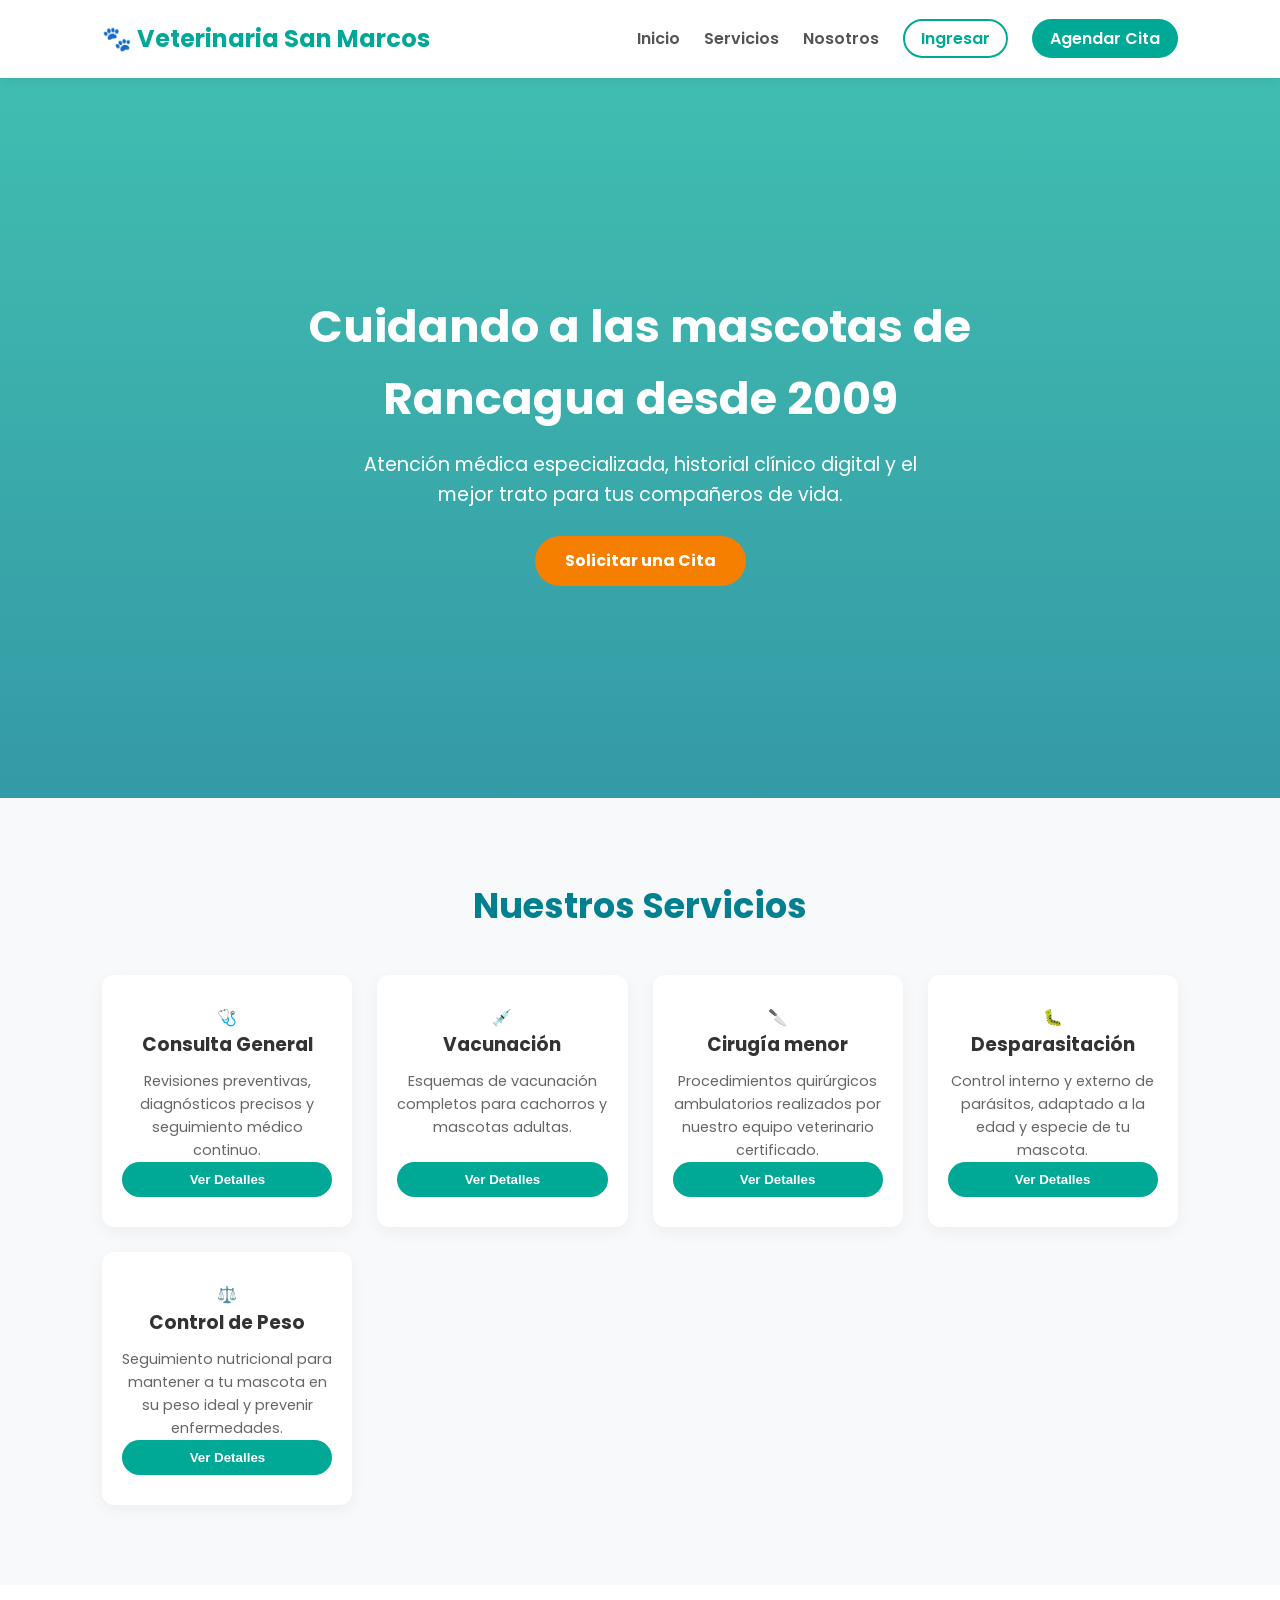
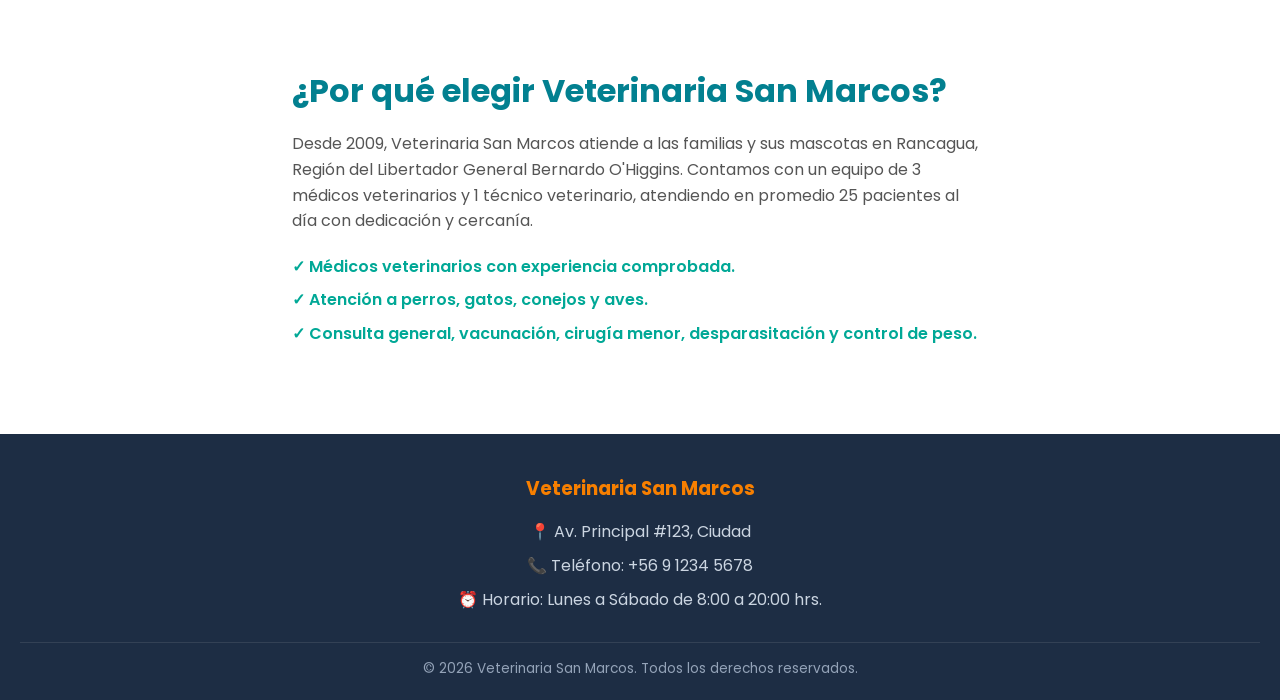
==== index.html @ 8a4d6309 "Se agrega html de agenda(faltante aun, en desarrollo) + se agregaron imagenes" ====
<!DOCTYPE html>
<html lang="es">
<head>
    <meta charset="UTF-8">
    <meta name="viewport" content="width=device-width, initial-scale=1.0">
    <title>Veterinaria San Marcos | Rancagua</title>
    <link rel="stylesheet" href="styles.css">
    <link href="https://fonts.googleapis.com/css2?family=Poppins:wght@300;400;600;700&display=swap" rel="stylesheet">
</head>
<body>

    <header class="header">
        <div class="logo">🐾 Veterinaria San Marcos</div>
        <nav class="nav">
            <a href="index.html#inicio">Inicio</a>
            <a href="index.html#servicios">Servicios</a>
            <a href="index.html#nosotros">Nosotros</a>
            <a href="login.html" class="btn-login">Ingresar</a>
            <a href="agendaCita.html" class="btn-nav">Agendar Cita</a>
        </nav>
    </header>

    <section id="inicio" class="hero">
        <div class="hero-content">
            <h1>Cuidando a las mascotas de Rancagua desde 2009</h1>
            <p>Atención médica especializada, historial clínico digital y el mejor trato para tus compañeros de vida.</p>
            <a href="agendaCita.html" class="btn-primary">Solicitar una Cita</a>
        </div>
    </section>

<section id="servicios" class="servicios">
    <h2>Nuestros Servicios</h2>
    <div class="servicios-grid">
        <div class="card">
            <div class="icon">🩺</div>
            <h3>Consulta General</h3>
            <p>Revisiones preventivas, diagnósticos precisos y seguimiento médico continuo.</p>
            <button class="btn-card" onclick="verDetalle(1)">Ver Detalles</button>
        </div>
        <div class="card">
            <div class="icon">💉</div>
            <h3>Vacunación</h3>
            <p>Esquemas de vacunación completos para cachorros y mascotas adultas.</p>
            <button class="btn-card" onclick="verDetalle(2)">Ver Detalles</button>
        </div>
        <div class="card">
            <div class="icon">🔪</div>
            <h3>Cirugía menor</h3>
            <p>Procedimientos quirúrgicos ambulatorios realizados por nuestro equipo veterinario certificado.</p>
            <button class="btn-card" onclick="verDetalle(3)">Ver Detalles</button>
        </div>
        <div class="card">
            <div class="icon">🐛</div>
            <h3>Desparasitación</h3>
            <p>Control interno y externo de parásitos, adaptado a la edad y especie de tu mascota.</p>
            <button class="btn-card" onclick="verDetalle(4)">Ver Detalles</button>
        </div>
        <div class="card">
            <div class="icon">⚖️</div>
            <h3>Control de Peso</h3>
            <p>Seguimiento nutricional para mantener a tu mascota en su peso ideal y prevenir enfermedades.</p>
            <button class="btn-card" onclick="verDetalle(5)">Ver Detalles</button>
        </div>
    </div>
</section>

    <section id="nosotros" class="nosotros">
        <div class="nosotros-texto">
            <h2>¿Por qué elegir Veterinaria San Marcos?</h2>
            <p>Desde 2009, Veterinaria San Marcos atiende a las familias y sus mascotas en Rancagua, Región del Libertador General Bernardo O'Higgins. Contamos con un equipo de 3 médicos veterinarios y 1 técnico veterinario, atendiendo en promedio 25 pacientes al día con dedicación y cercanía.</p>
            <ul>
                <li>✓ Médicos veterinarios con experiencia comprobada.</li>
                <li>✓ Atención a perros, gatos, conejos y aves.</li>
                <li>✓ Consulta general, vacunación, cirugía menor, desparasitación y control de peso.</li>
            </ul>
        </div>
    </section>

    <footer id="contacto" class="footer">
        <div class="footer-content">
            <h3>Veterinaria San Marcos</h3>
            <p>📍 Av. Principal #123, Ciudad</p>
            <p>📞 Teléfono: +56 9 1234 5678</p>
            <p>⏰ Horario: Lunes a Sábado de 8:00 a 20:00 hrs.</p>
        </div>
        <div class="footer-bottom">
            <p>&copy; 2026 Veterinaria San Marcos. Todos los derechos reservados.</p>
        </div>
    </footer>


    <script src="servicios.js"></script>
</body>
</html>
---- styles.css ----
/* ============================================================
   GLOBAL — Aplica a todas las páginas del sitio
   ============================================================ */
* {
    margin: 0;
    padding: 0;
    box-sizing: border-box;
}

body {
    font-family: 'Poppins', sans-serif;
    color: #333;
    line-height: 1.6;
}


/* ============================================================
   HEADER Y NAV — Compartido entre index.html y detalleServicio.html
   ============================================================ */
.header {
    display: flex;
    justify-content: space-between;
    align-items: center;
    padding: 20px 8%;
    background-color: #ffffff;
    box-shadow: 0 2px 10px rgba(0,0,0,0.08);
    position: sticky;
    top: 0;
    z-index: 100;
}

.logo {
    font-size: 1.5rem;
    font-weight: 700;
    color: #00a896;
}

.nav a {
    margin-left: 20px;
    text-decoration: none;
    color: #555;
    font-weight: 600;
    transition: color 0.3s;
}

.nav a:hover {
    color: #00a896;
}

.btn-nav {
    background-color: #00a896;
    color: #fff !important;
    padding: 8px 18px;
    border-radius: 20px;
    transition: background 0.3s !important;
}

.btn-nav:hover {
    background-color: #028090;
}

.btn-login {
    border: 2px solid #00a896;
    color: #00a896 !important;
    padding: 6px 16px;
    border-radius: 20px;
    transition: background 0.3s, color 0.3s;
}

.btn-login:hover {
    background-color: #00a896;
    color: #fff !important;
}


/* ============================================================
   FOOTER — Compartido entre index.html y detalleServicio.html
   ============================================================ */
.footer {
    background-color: #1d2d44;
    color: white;
    text-align: center;
    padding: 40px 20px 20px;
}

.footer-content h3 {
    color: #f77f00;
    margin-bottom: 15px;
}

.footer-content p {
    margin-bottom: 8px;
    color: #cbd5e1;
}

.footer-bottom {
    margin-top: 30px;
    border-top: 1px solid #334155;
    padding-top: 15px;
    font-size: 0.85rem;
    color: #94a3b8;
}


/* ============================================================
   INDEX.HTML — Sección Hero
   ============================================================ */
.hero {
    background: linear-gradient(rgba(0, 168, 150, 0.75), rgba(2, 128, 144, 0.8)), 
                url('https://images.unsplash.com/photo-1576201836106-db1758fd1c97?q=80&w=1200') center/cover no-repeat;
    height: 80vh;
    display: flex;
    justify-content: center;
    align-items: center;
    text-align: center;
    color: white;
    padding: 0 20px;
}

.hero-content h1 {
    font-size: 2.8rem;
    margin-bottom: 15px;
    max-width: 800px;
}

.hero-content p {
    font-size: 1.2rem;
    margin-bottom: 25px;
    max-width: 600px;
    margin-left: auto;
    margin-right: auto;
}

.btn-primary {
    display: inline-block;
    background-color: #f77f00;
    color: white;
    padding: 12px 30px;
    text-decoration: none;
    font-weight: bold;
    border-radius: 25px;
    transition: transform 0.2s, background 0.3s;
}

.btn-primary:hover {
    background-color: #e85d04;
    transform: translateY(-3px);
}


/* ============================================================
   INDEX.HTML — Sección Servicios
   ============================================================ */
.servicios {
    padding: 80px 8%;
    text-align: center;
    background-color: #f8f9fa;
}

.servicios h2 {
    font-size: 2.2rem;
    color: #028090;
    margin-bottom: 40px;
}

.servicios-grid {
    display: grid;
    grid-template-columns: repeat(auto-fit, minmax(230px, 1fr));
    gap: 25px;
}

.card {
    background: white;
    padding: 30px 20px;
    border-radius: 12px;
    box-shadow: 0 5px 15px rgba(0,0,0,0.05);
    transition: transform 0.3s;
    display: flex;
    flex-direction: column;
    height: 100%;
}

.card:hover {
    transform: translateY(-8px);
}

.card h3 {
    margin-bottom: 10px;
    color: #333;
}

.card p {
    font-size: 0.9rem;
    color: #666;
}

.btn-card {
    display: inline-block;
    background-color: #00a896;
    color: #fff;
    border: none;
    padding: 10px 24px;
    border-radius: 20px;
    font-weight: 600;
    cursor: pointer;
    transition: background 0.3s, transform 0.2s;
    margin-top: auto;
}

.btn-card:hover {
    background-color: #028090;
    transform: translateY(-2px);
}


/* ============================================================
   INDEX.HTML — Sección Nosotros
   ============================================================ */
.nosotros {
    padding: 80px 8%;
    background-color: #ffffff;
    max-width: 900px;
    margin: 0 auto;
}

.nosotros h2 {
    font-size: 2rem;
    color: #028090;
    margin-bottom: 15px;
}

.nosotros p {
    color: #555;
    margin-bottom: 20px;
}

.nosotros ul {
    list-style: none;
}

.nosotros li {
    font-weight: 600;
    color: #00a896;
    margin-bottom: 8px;
}


/* ============================================================
   DETALLESERVICIO.HTML — Página de detalle de un servicio
   ============================================================ */
.detalle-servicio {
    padding: 80px 8%;
    min-height: 60vh;
    display: flex;
    justify-content: center;
    align-items: center;
    background-color: #f8f9fa;
}

.tarjeta-detalle-servicio {
    display: flex;
    align-items: center;
    gap: 40px;
    background: white;
    max-width: 700px;
    padding: 40px 40px 40px 90px;
    border-radius: 12px;
    box-shadow: 0 5px 15px rgba(0,0,0,0.05);
    text-align: left;
}

.imagen-detalle {
    width: 280px;
    height: 320px;
    object-fit: cover;
    border-radius: 16px;
    box-shadow: 0 15px 30px rgba(0,0,0,0.2);
    margin-left: -130px;
    margin-top: -20px;
    margin-bottom: -20px;
    flex-shrink: 0;
}

.info-detalle-servicio {
    flex: 1;
}

.info-detalle-servicio h1 {
    color: #028090;
    margin-bottom: 15px;
    text-align: center;
}

.tarjeta-detalle-servicio p {
    color: #555;
    margin-bottom: 25px;
}


/* ============================================================
   LOGIN.HTML — Formulario de inicio de sesión
   ============================================================ */
.login-page {
    min-height: 100vh;
    display: flex;
    justify-content: center;
    align-items: center;
    padding: 20px;
    background: linear-gradient(135deg, #e8f8f5, #f8f9fa);
}

.login-card {
    width: min(100%, 420px);
    padding: 40px;
    background: #fff;
    border-radius: 16px;
    box-shadow: 0 8px 30px rgba(0, 0, 0, 0.1);
}

.login-logo {
    display: block;
    margin-bottom: 25px;
    color: #00a896;
    font-size: 1.25rem;
    font-weight: 700;
    text-align: center;
    text-decoration: none;
}

.login-card h1 {
    color: #028090;
    text-align: center;
}

.login-intro {
    margin: 8px 0 25px;
    color: #666;
    text-align: center;
}

.login-card label {
    display: block;
    margin: 15px 0 6px;
    color: #333;
    font-weight: 600;
}

.login-card input {
    width: 100%;
    padding: 11px 12px;
    border: 1px solid #cbd5e1;
    border-radius: 6px;
    font: inherit;
}

.login-card input:focus {
    outline: 2px solid #00a896;
    border-color: transparent;
}

.login-submit {
    width: 100%;
    margin-top: 25px;
    border: 0;
    cursor: pointer;
}

.login-message {
    min-height: 24px;
    margin-top: 15px;
    text-align: center;
    font-weight: 600;
}

.login-message.error {
    color: #c0392b;
}

.login-message.success {
    color: #008f7a;
}

.back-link {
    display: block;
    margin-top: 20px;
    color: #028090;
    text-align: center;
    text-decoration: none;
}

.back-link:hover {
    text-decoration: underline;
}


/* ============================================================
   ADMIN.HTML Y CLIENTE.HTML — Pantalla de bienvenida por rol
   ============================================================ */
.role-page {
    min-height: 100vh;
    display: flex;
    justify-content: center;
    align-items: center;
    padding: 20px;
    background: linear-gradient(135deg, #e8f8f5, #f8f9fa);
}

.role-card {
    width: min(100%, 560px);
    padding: 50px 40px;
    background: #fff;
    border-radius: 16px;
    box-shadow: 0 8px 30px rgba(0, 0, 0, 0.1);
    text-align: center;
}

.role-icon {
    margin-bottom: 15px;
    font-size: 3rem;
}

.role-card h1 {
    margin-bottom: 12px;
    color: #028090;
}

.role-card p {
    margin-bottom: 25px;
    color: #666;
}


/* ============================================================
   RESPONSIVE / MEDIA QUERIES
   ============================================================ */

/* Header y Nav en móvil — afecta index.html y detalleServicio.html */
@media (max-width: 700px) {
    .header {
        flex-direction: column;
        gap: 15px;
    }

    .nav a {
        margin: 0 5px;
    }
}

/* Tarjeta de detalle en móvil — afecta detalleServicio.html.
   Necesario: sin esto, los márgenes negativos de la imagen
   se ven rotos en pantallas angostas. */
@media (max-width: 600px) {
    .tarjeta-detalle-servicio {
        flex-direction: column;
        text-align: center;
        padding: 30px 20px;
    }

    .imagen-detalle {
        width: 100%;
        height: 220px;
        margin-left: 0;
        margin-top: 0;
        margin-bottom: 20px;
    }
}

/* ============================================================
   CITA.HTML — Formulario de agendamiento
   ============================================================ */
.cita-page {
    min-height: 100vh;
    padding: 40px 20px;
    background: linear-gradient(135deg, #e8f8f5, #f8f9fa);
}

.cita-container {
    max-width: 700px;
    margin: 0 auto;
}

.cita-card {
    padding: 40px;
    background: #fff;
    border-radius: 16px;
    box-shadow: 0 8px 30px rgba(0, 0, 0, 0.1);
    margin-bottom: 30px;
}

.cita-card h1 {
    color: #028090;
    text-align: center;
    margin-bottom: 8px;
}

.cita-intro {
    text-align: center;
    color: #666;
    margin-bottom: 25px;
}

.cita-card label {
    display: block;
    margin: 15px 0 6px;
    font-weight: 600;
    color: #333;
}

.cita-card input,
.cita-card select,
.cita-card textarea {
    width: 100%;
    padding: 11px 12px;
    border: 1px solid #cbd5e1;
    border-radius: 6px;
    font: inherit;
}

.cita-card textarea {
    resize: vertical;
    min-height: 80px;
}

.cita-card input:focus,
.cita-card select:focus,
.cita-card textarea:focus {
    outline: 2px solid #00a896;
    border-color: transparent;
}

.cita-submit {
    width: 100%;
    margin-top: 25px;
    border: 0;
    cursor: pointer;
}

.cita-message {
    min-height: 24px;
    margin-top: 15px;
    text-align: center;
    font-weight: 600;
}

.cita-message.success {
    color: #008f7a;
}

.cita-message.error {
    color: #c0392b;
}

.citas-lista h2 {
    color: #028090;
    margin-bottom: 15px;
    text-align: center;
}

.cita-item {
    background: #fff;
    border-radius: 10px;
    box-shadow: 0 3px 10px rgba(0, 0, 0, 0.05);
    padding: 15px 20px;
    margin-bottom: 12px;
}

.cita-item .estado {
    display: inline-block;
    margin-top: 6px;
    padding: 3px 10px;
    border-radius: 12px;
    font-size: 0.8rem;
    font-weight: 600;
    background: #e8f8f5;
    color: #028090;
}

.citas-vacio {
    text-align: center;
    color: #999;
}
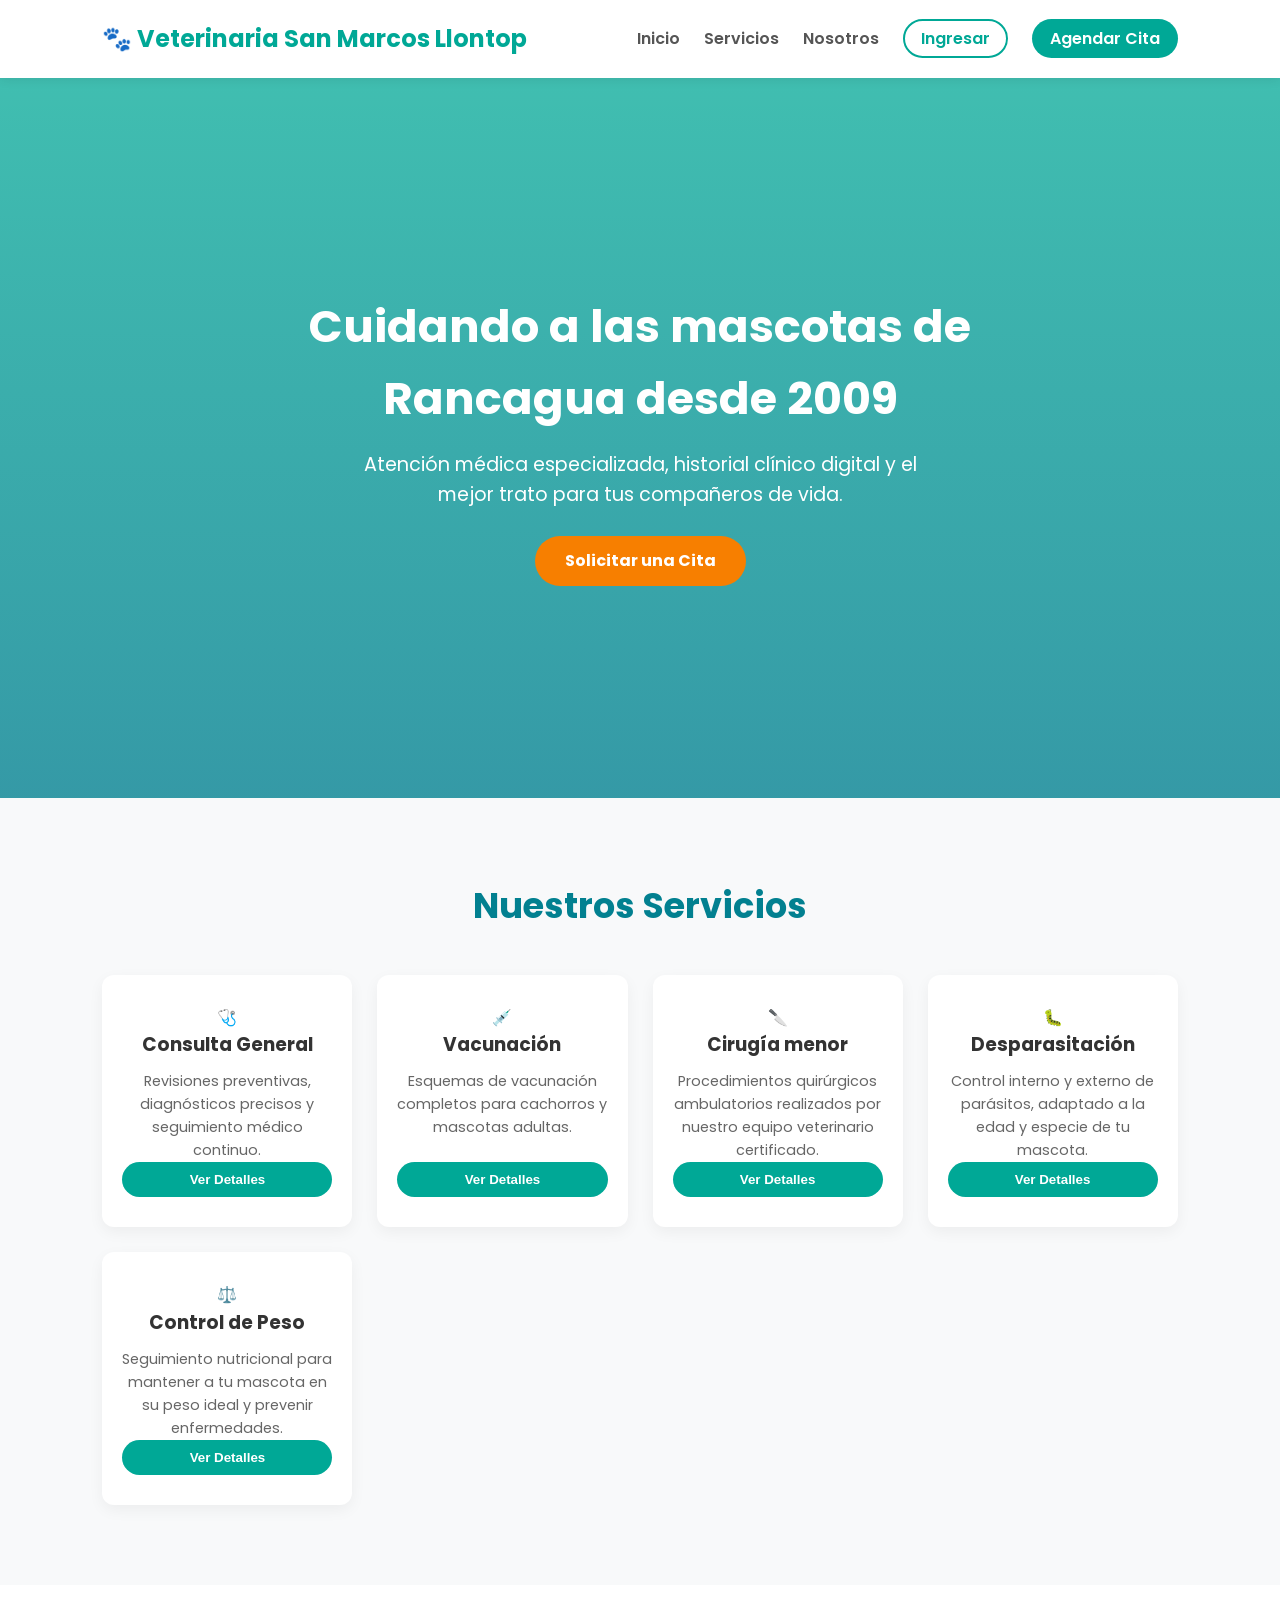
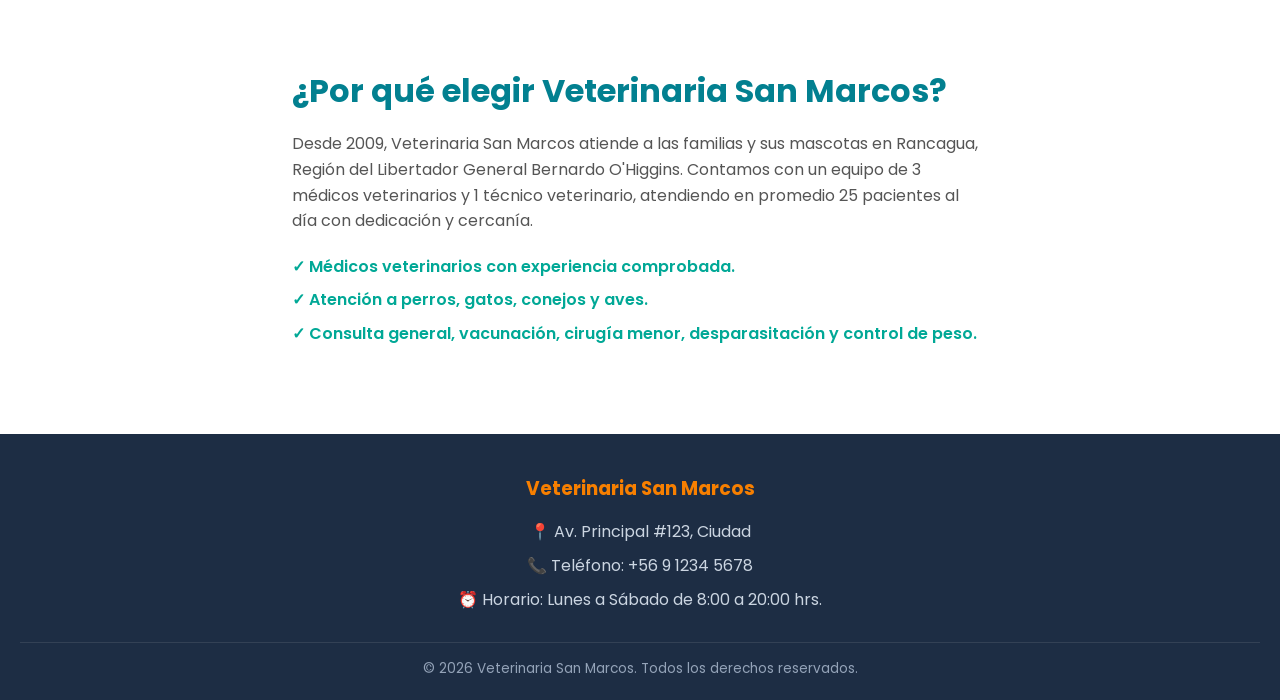
==== commit da36c8fb: "MODIFICACION DE PRUEBA" ====
--- a/index.html
+++ b/index.html
@@ -10,7 +10,7 @@
 <body>
 
     <header class="header">
-        <div class="logo">🐾 Veterinaria San Marcos</div>
+        <div class="logo">🐾 Veterinaria San Marcos Llontop</div>
         <nav class="nav">
             <a href="index.html#inicio">Inicio</a>
             <a href="index.html#servicios">Servicios</a>
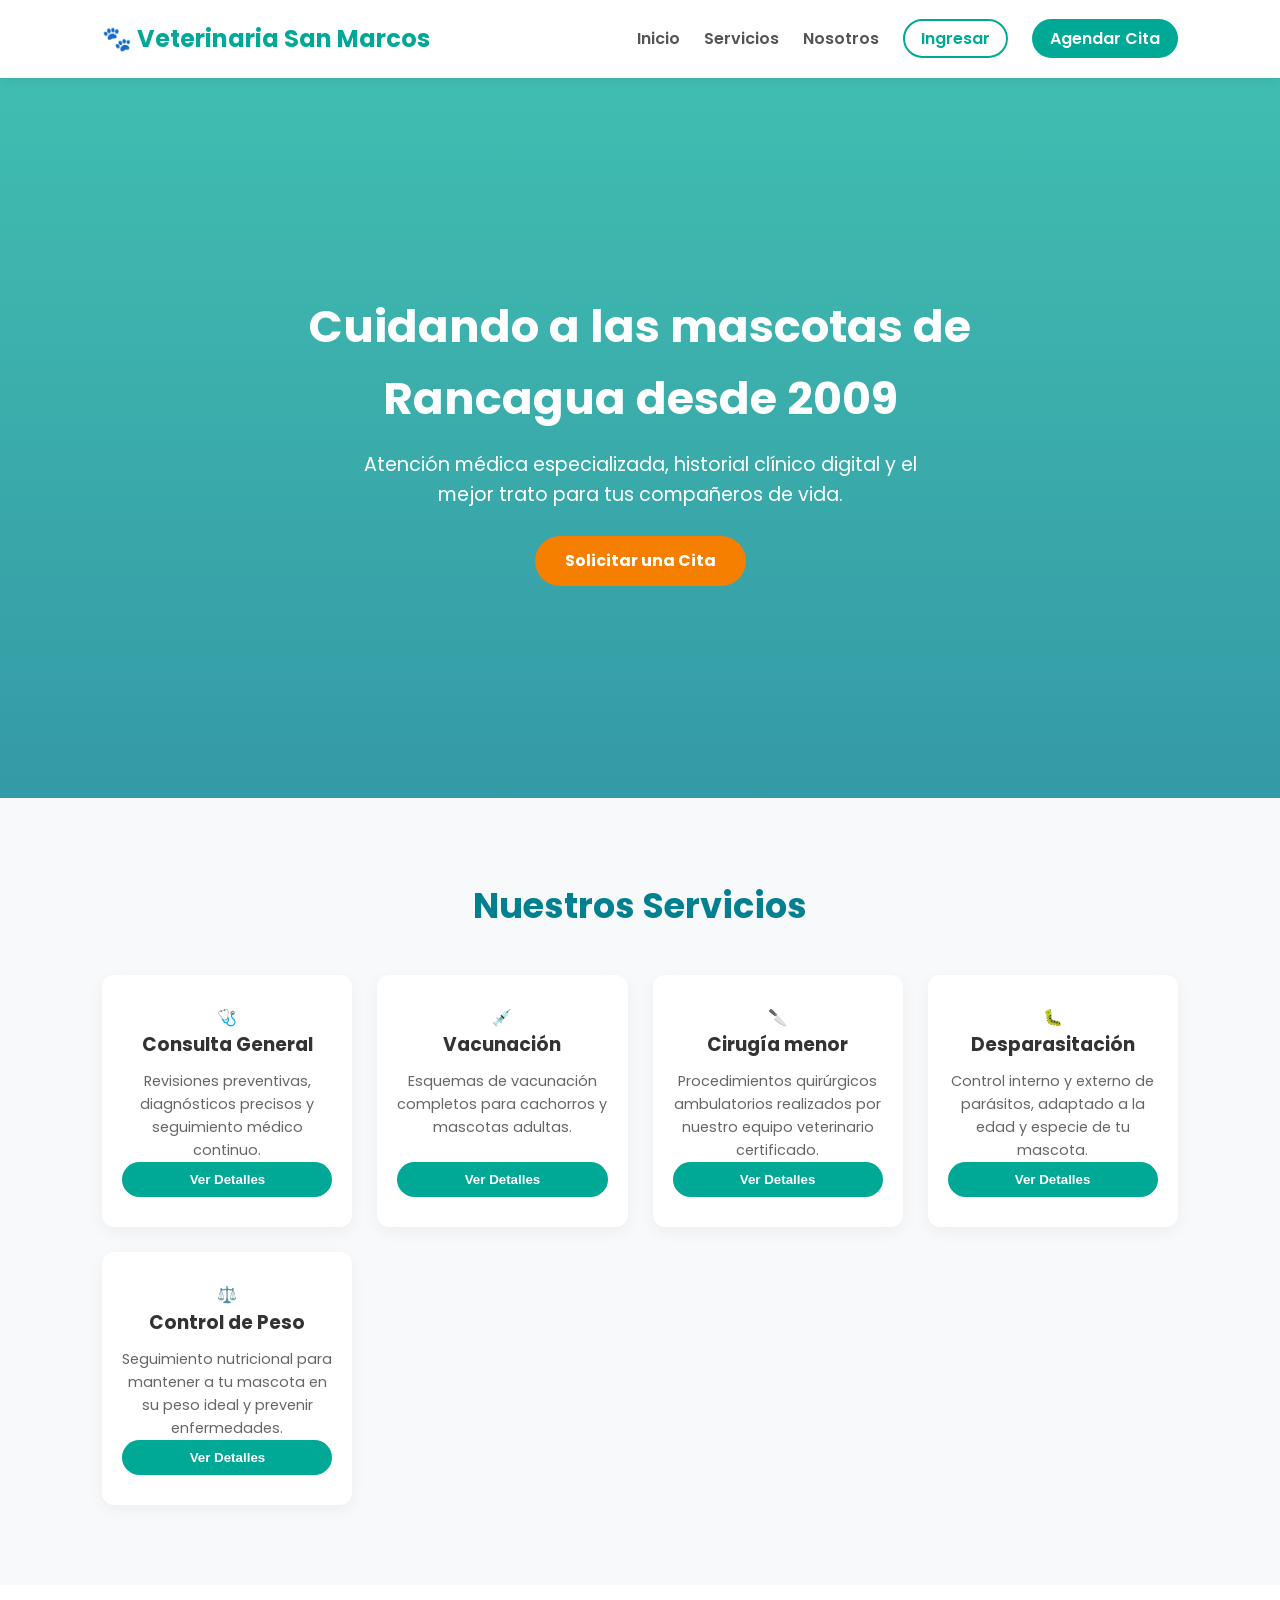
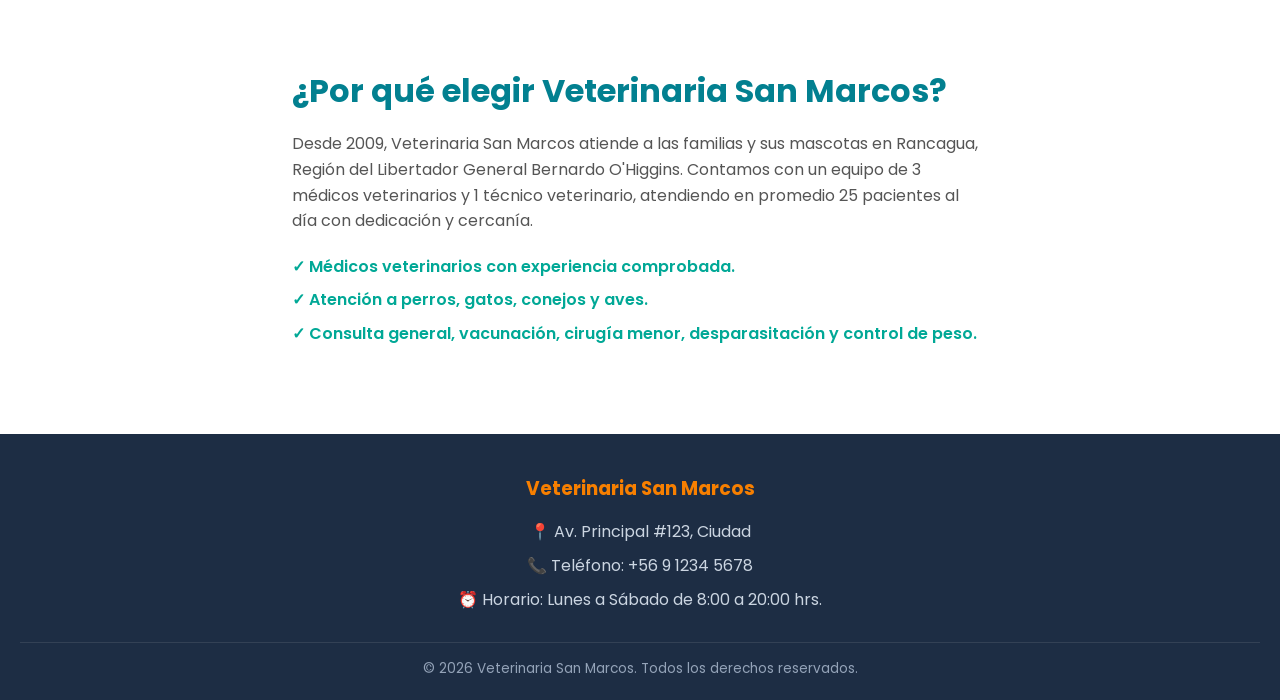
==== commit bc6b420c: "Se borro el llontop" ====
--- a/index.html
+++ b/index.html
@@ -10,7 +10,7 @@
 <body>
 
     <header class="header">
-        <div class="logo">🐾 Veterinaria San Marcos Llontop</div>
+        <div class="logo">🐾 Veterinaria San Marcos</div>
         <nav class="nav">
             <a href="index.html#inicio">Inicio</a>
             <a href="index.html#servicios">Servicios</a>
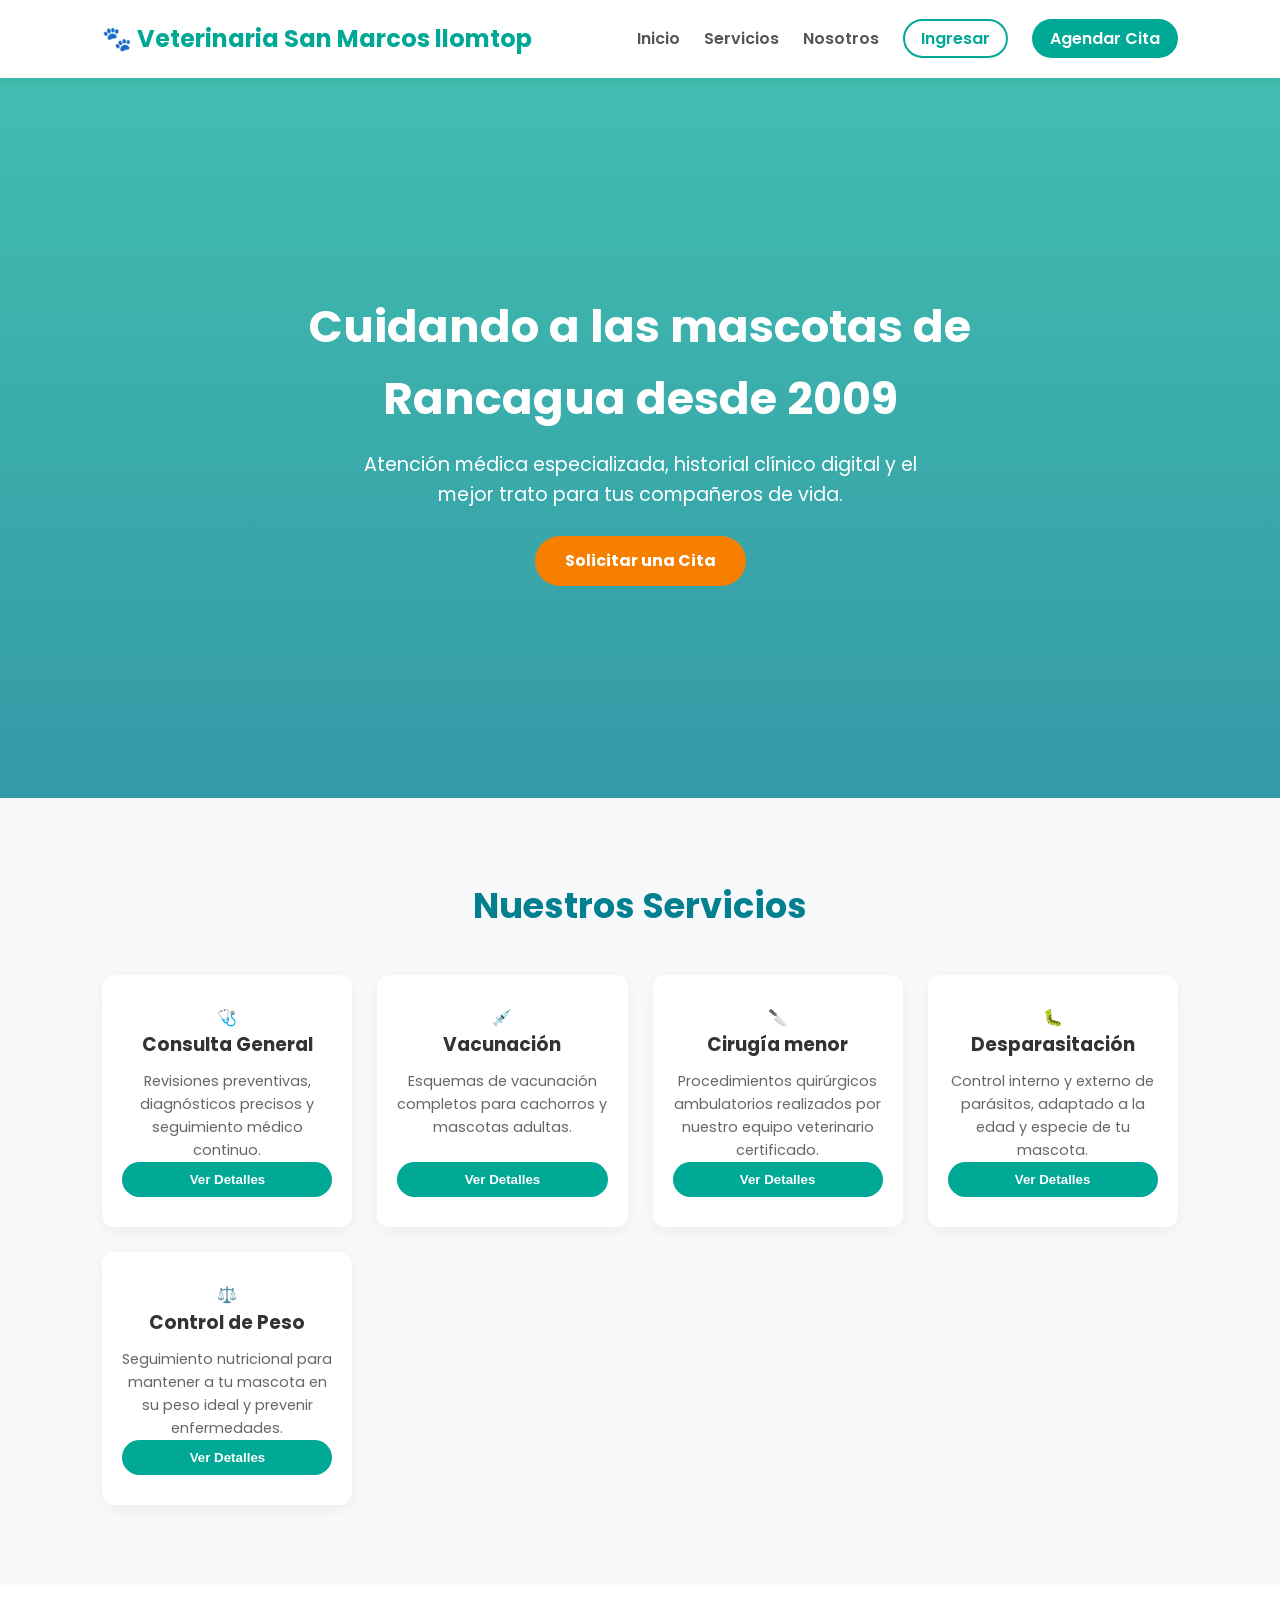
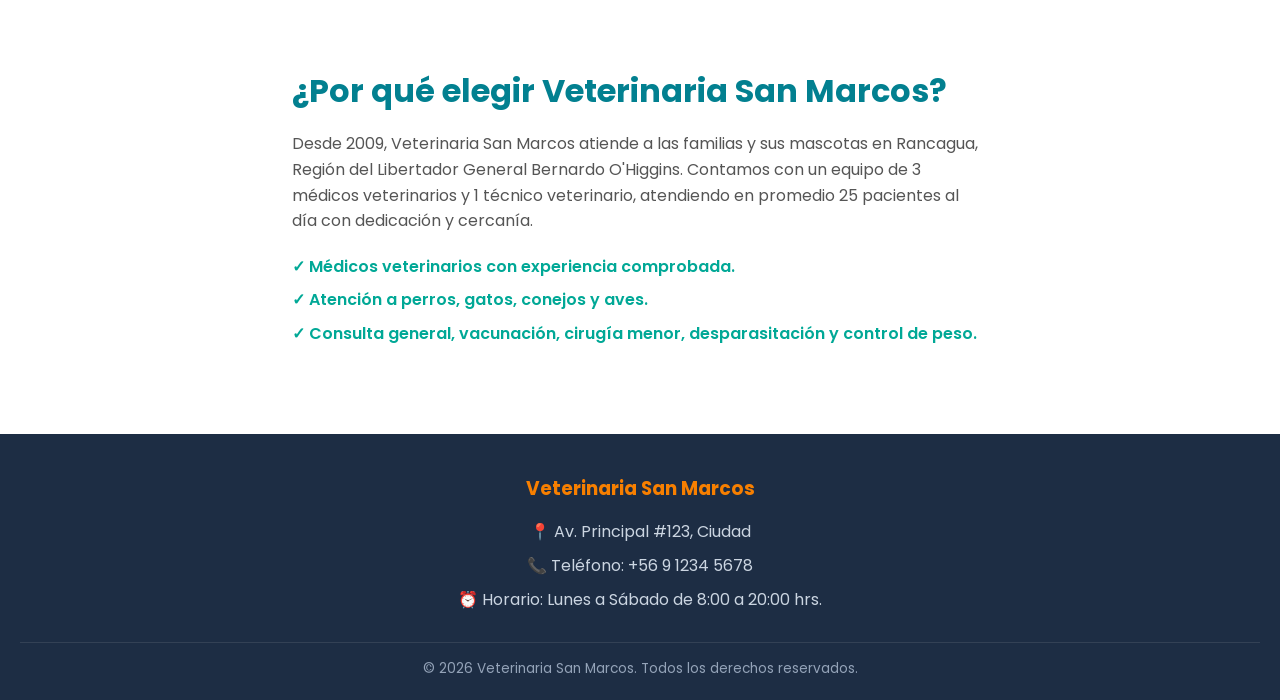
==== commit 3695e652: "lloptom gay" ====
--- a/index.html
+++ b/index.html
@@ -10,7 +10,7 @@
 <body>
 
     <header class="header">
-        <div class="logo">🐾 Veterinaria San Marcos</div>
+        <div class="logo">🐾 Veterinaria San Marcos llomtop</div>
         <nav class="nav">
             <a href="index.html#inicio">Inicio</a>
             <a href="index.html#servicios">Servicios</a>
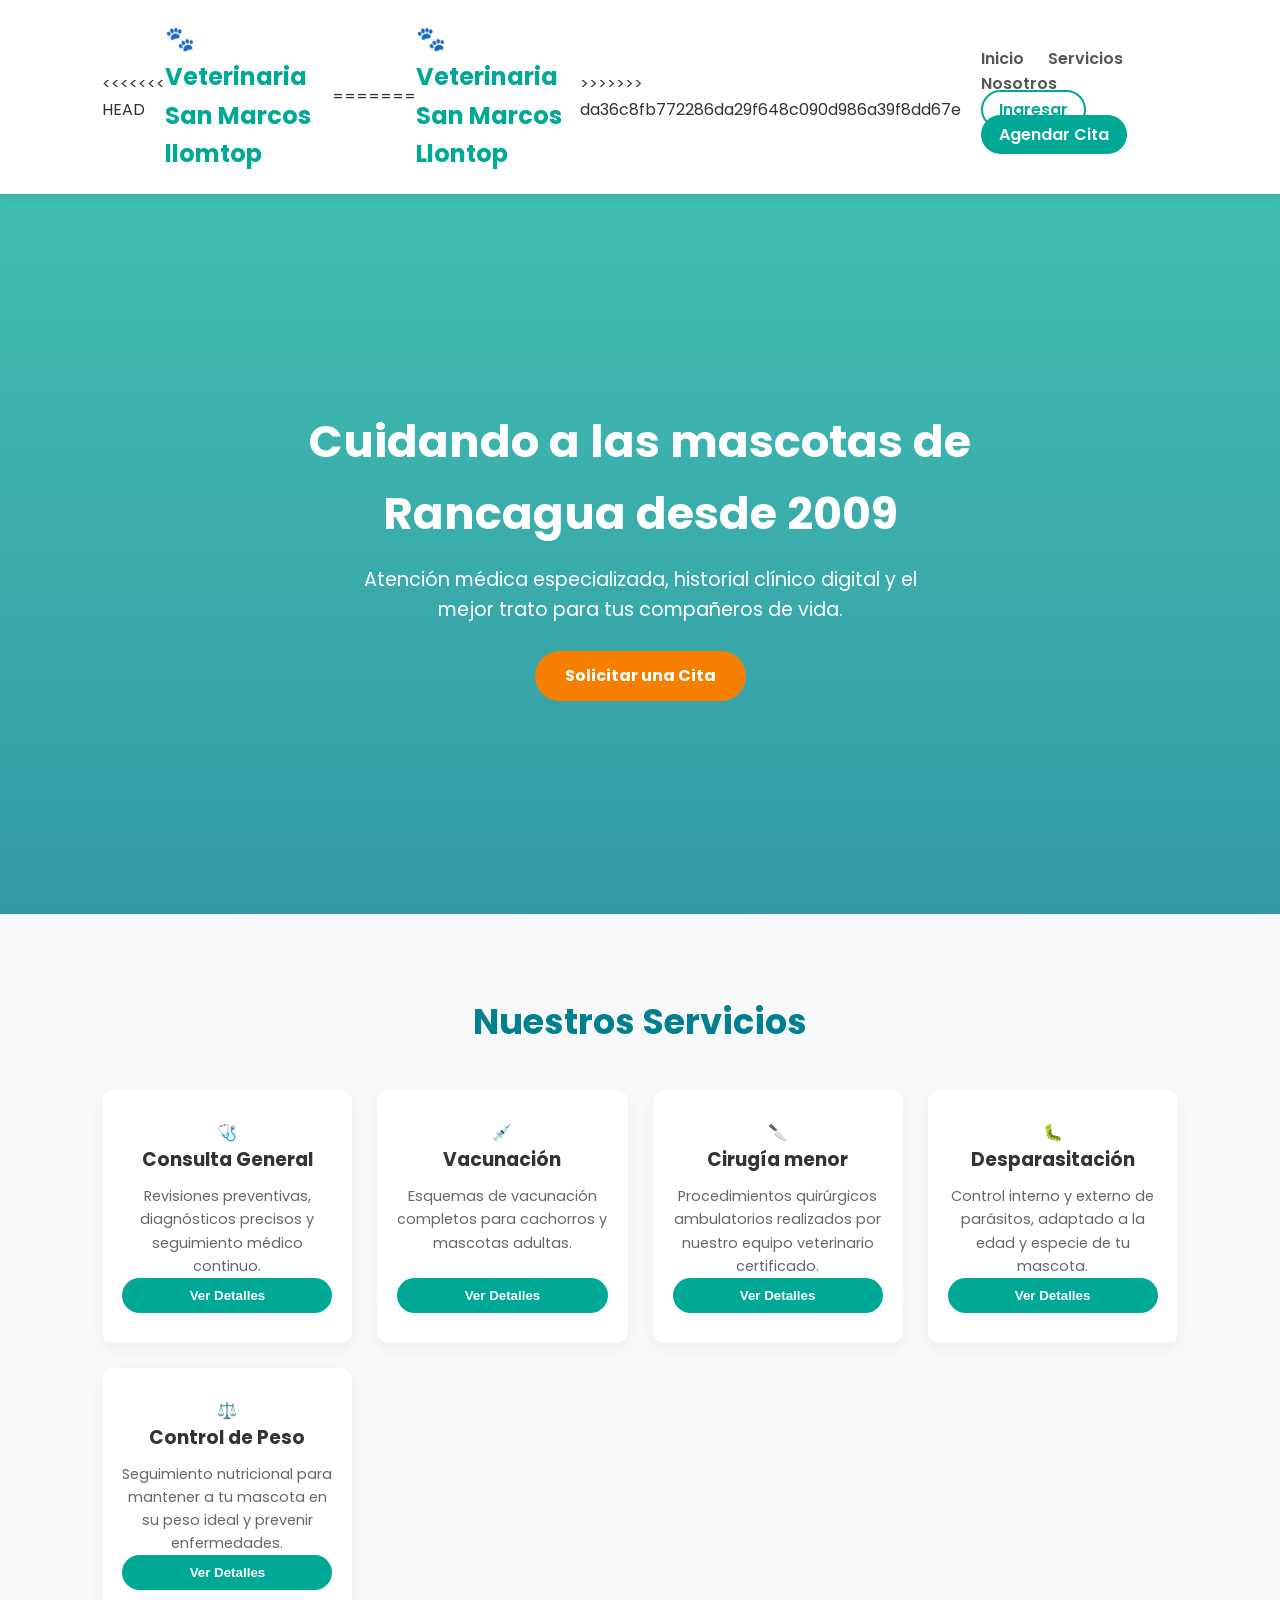
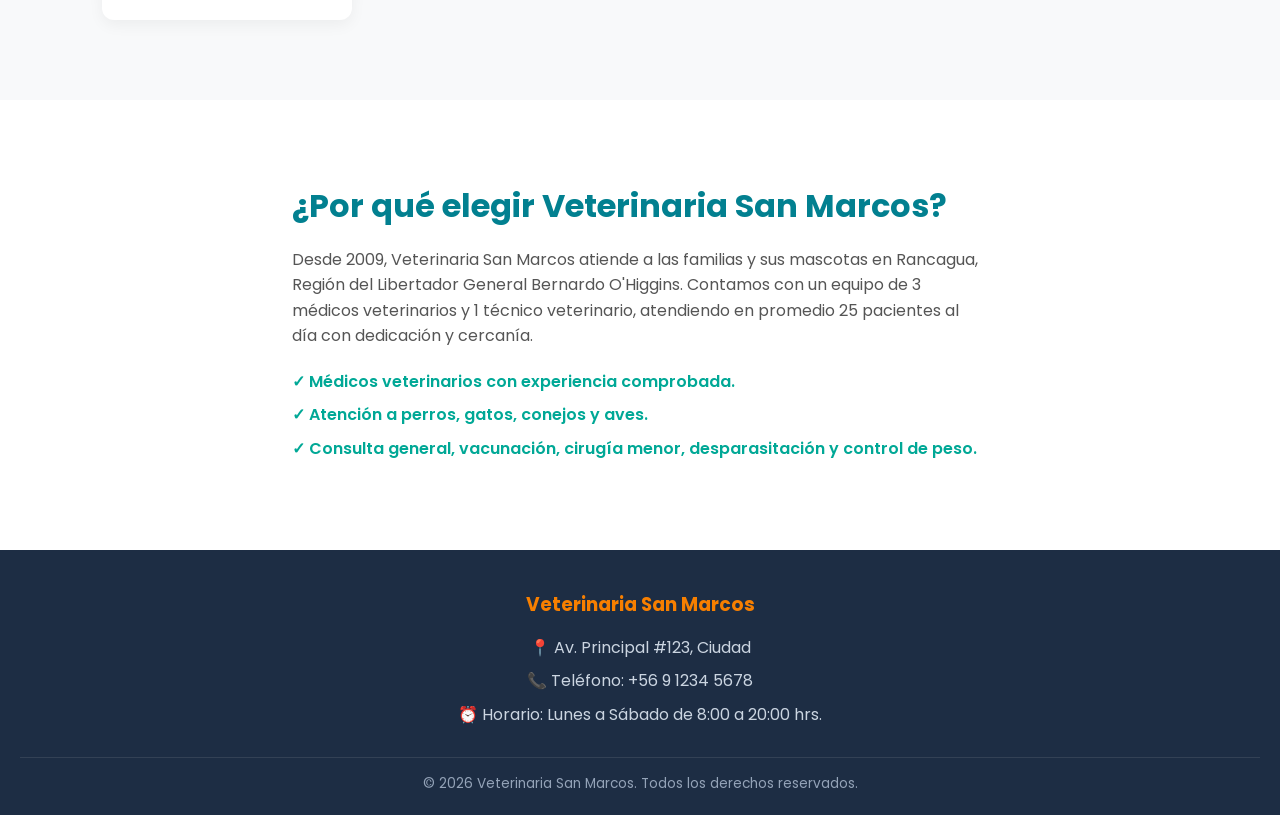
==== commit da242bcd: "lloptom gay" ====
--- a/index.html
+++ b/index.html
@@ -10,7 +10,11 @@
 <body>
 
     <header class="header">
+<<<<<<< HEAD
         <div class="logo">🐾 Veterinaria San Marcos llomtop</div>
+=======
+        <div class="logo">🐾 Veterinaria San Marcos Llontop</div>
+>>>>>>> da36c8fb772286da29f648c090d986a39f8dd67e
         <nav class="nav">
             <a href="index.html#inicio">Inicio</a>
             <a href="index.html#servicios">Servicios</a>
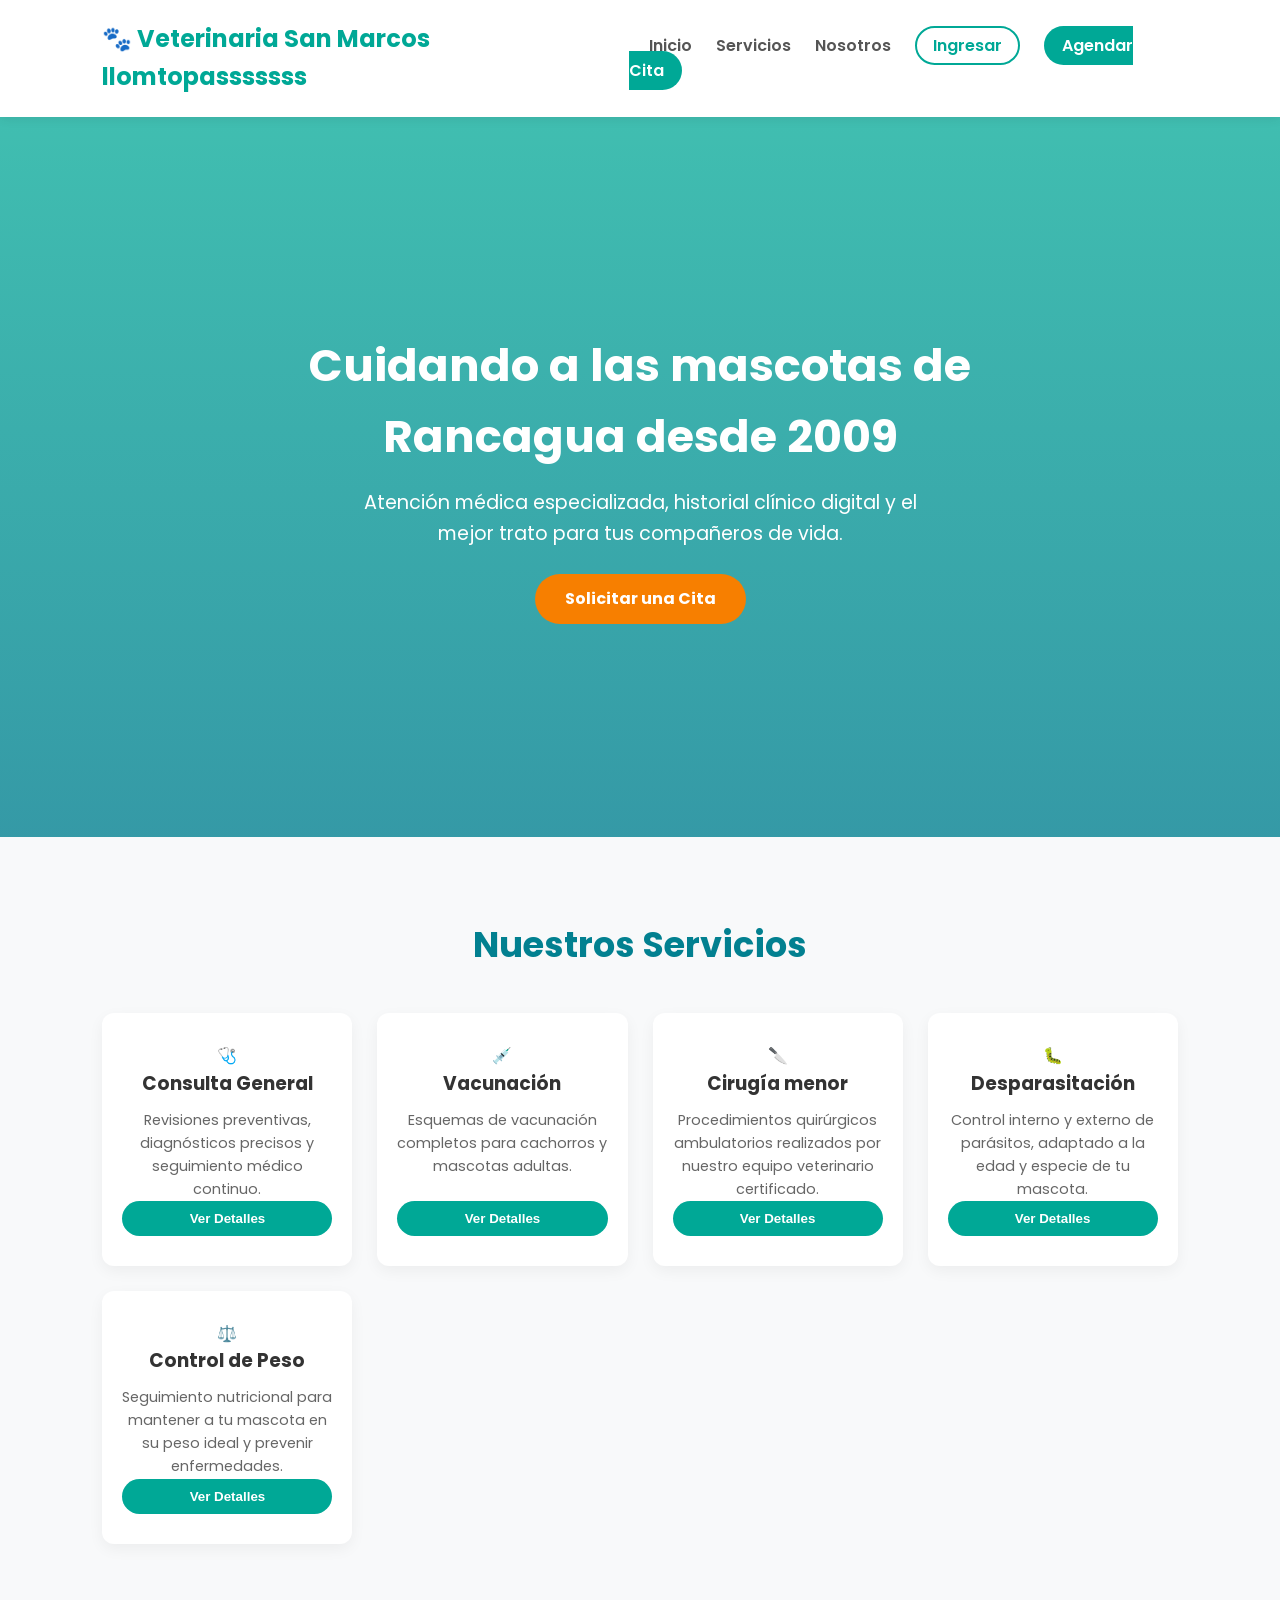
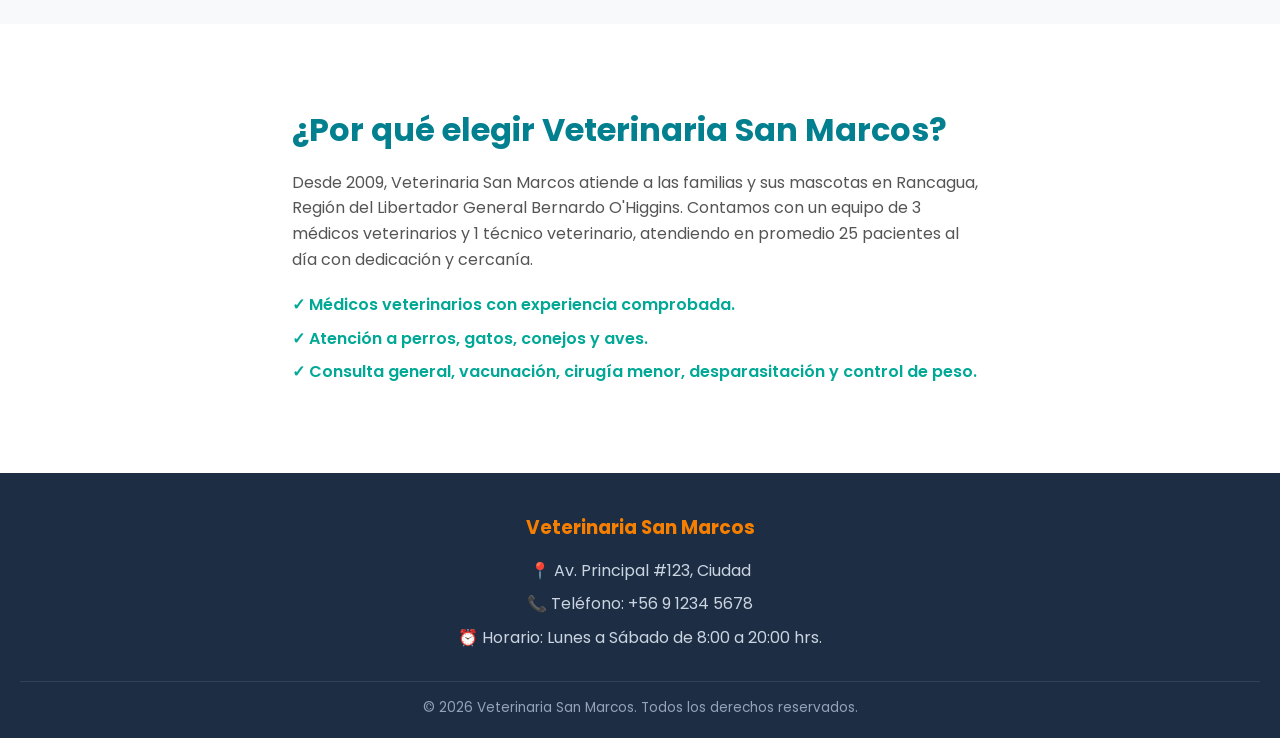
==== commit 015110fc: "llontop gay 2.0" ====
--- a/index.html
+++ b/index.html
@@ -10,11 +10,7 @@
 <body>
 
     <header class="header">
-<<<<<<< HEAD
-        <div class="logo">🐾 Veterinaria San Marcos llomtop</div>
-=======
-        <div class="logo">🐾 Veterinaria San Marcos Llontop</div>
->>>>>>> da36c8fb772286da29f648c090d986a39f8dd67e
+        <div class="logo">🐾 Veterinaria San Marcos llomtopasssssss</div>
         <nav class="nav">
             <a href="index.html#inicio">Inicio</a>
             <a href="index.html#servicios">Servicios</a>
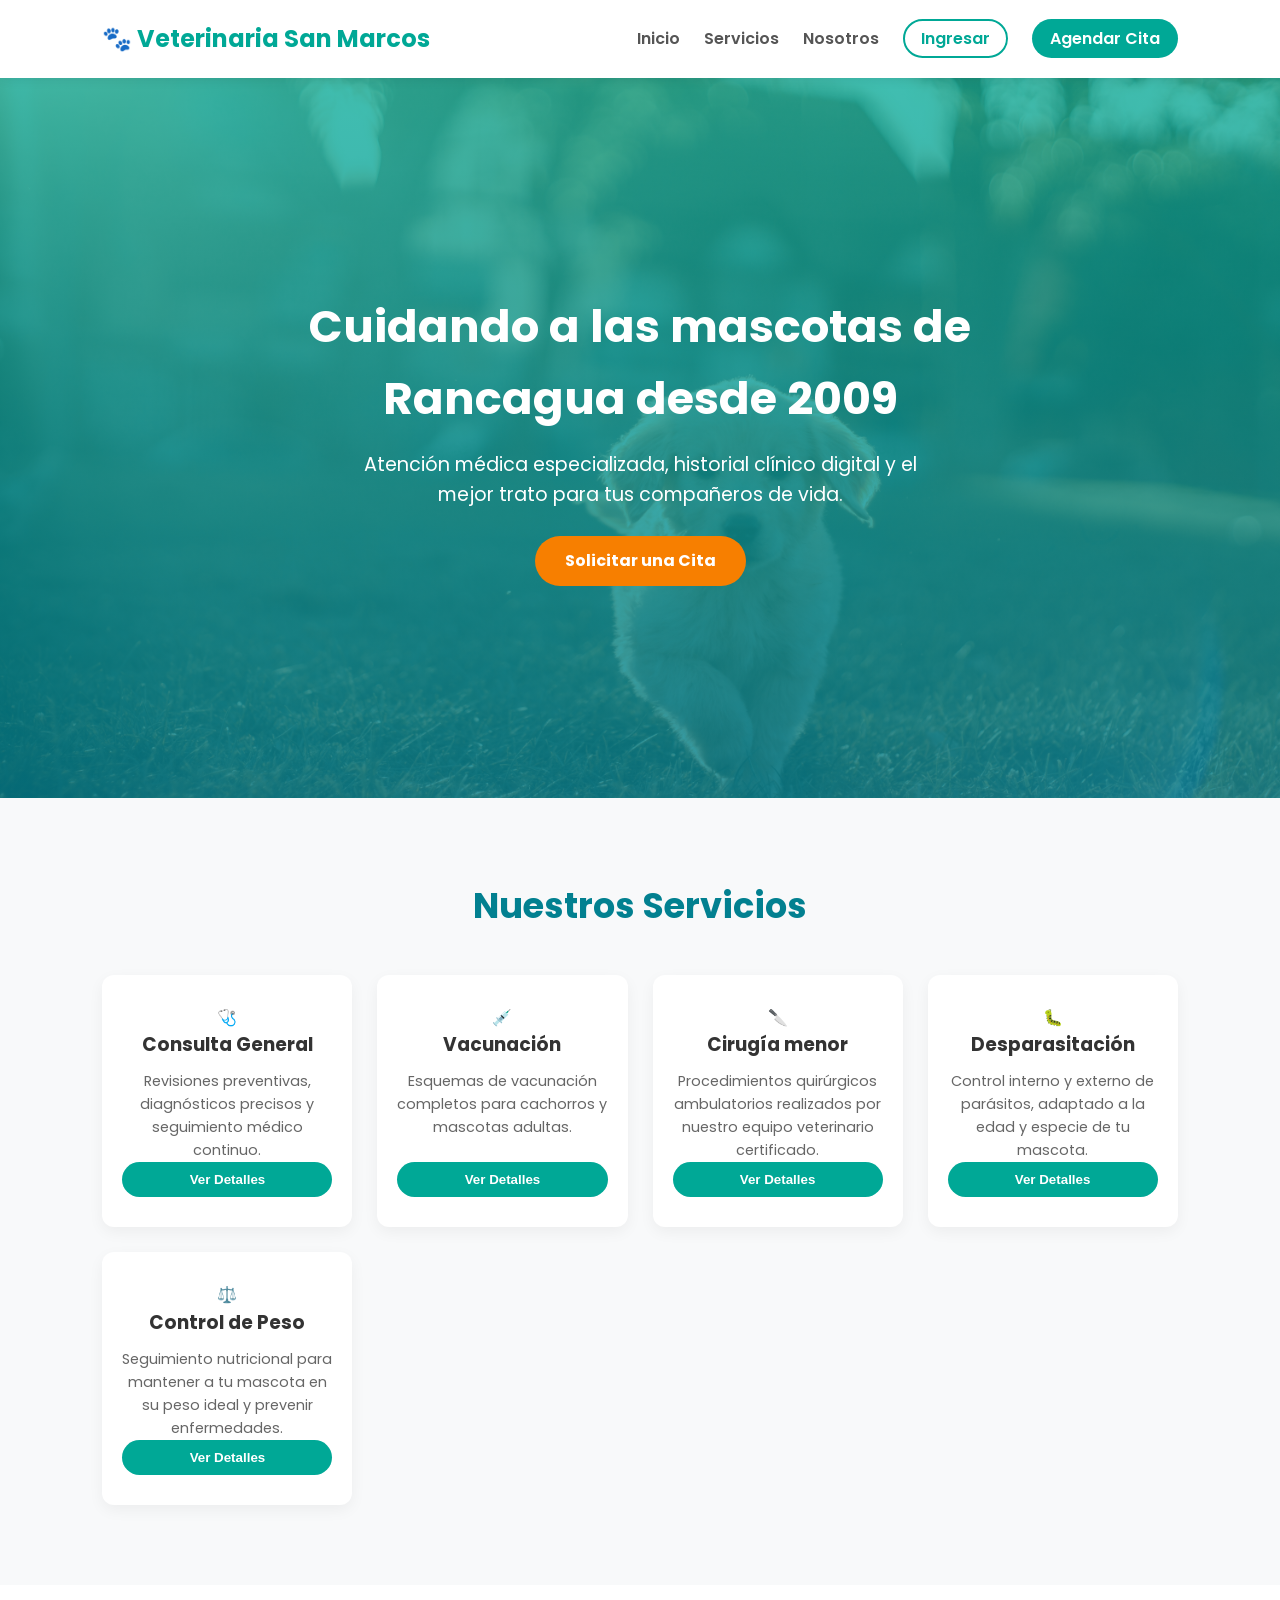
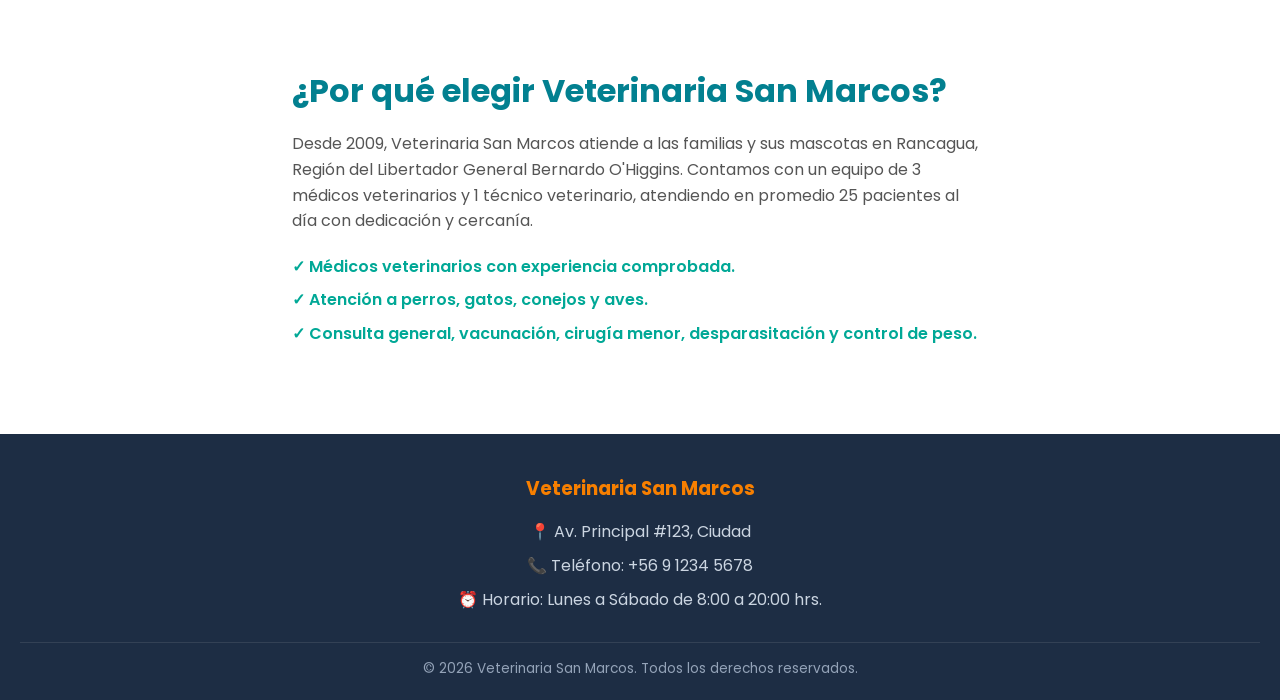
==== commit 61a7376f: "correcciones" ====
--- a/index.html
+++ b/index.html
@@ -10,7 +10,7 @@
 <body>
 
     <header class="header">
-        <div class="logo">🐾 Veterinaria San Marcos llomtopasssssss</div>
+        <div class="logo">🐾 Veterinaria San Marcos</div>
         <nav class="nav">
             <a href="index.html#inicio">Inicio</a>
             <a href="index.html#servicios">Servicios</a>
--- a/styles.css
+++ b/styles.css
@@ -103,11 +103,11 @@
 
 
 /* ============================================================
-   INDEX.HTML — Sección Hero
+   INDEX.HTML — Sección Hero  y  Imagen Principal
    ============================================================ */
 .hero {
     background: linear-gradient(rgba(0, 168, 150, 0.75), rgba(2, 128, 144, 0.8)), 
-                url('https://images.unsplash.com/photo-1576201836106-db1758fd1c97?q=80&w=1200') center/cover no-repeat;
+                url('img/perro.jpg') center/cover no-repeat;
     height: 80vh;
     display: flex;
     justify-content: center;
